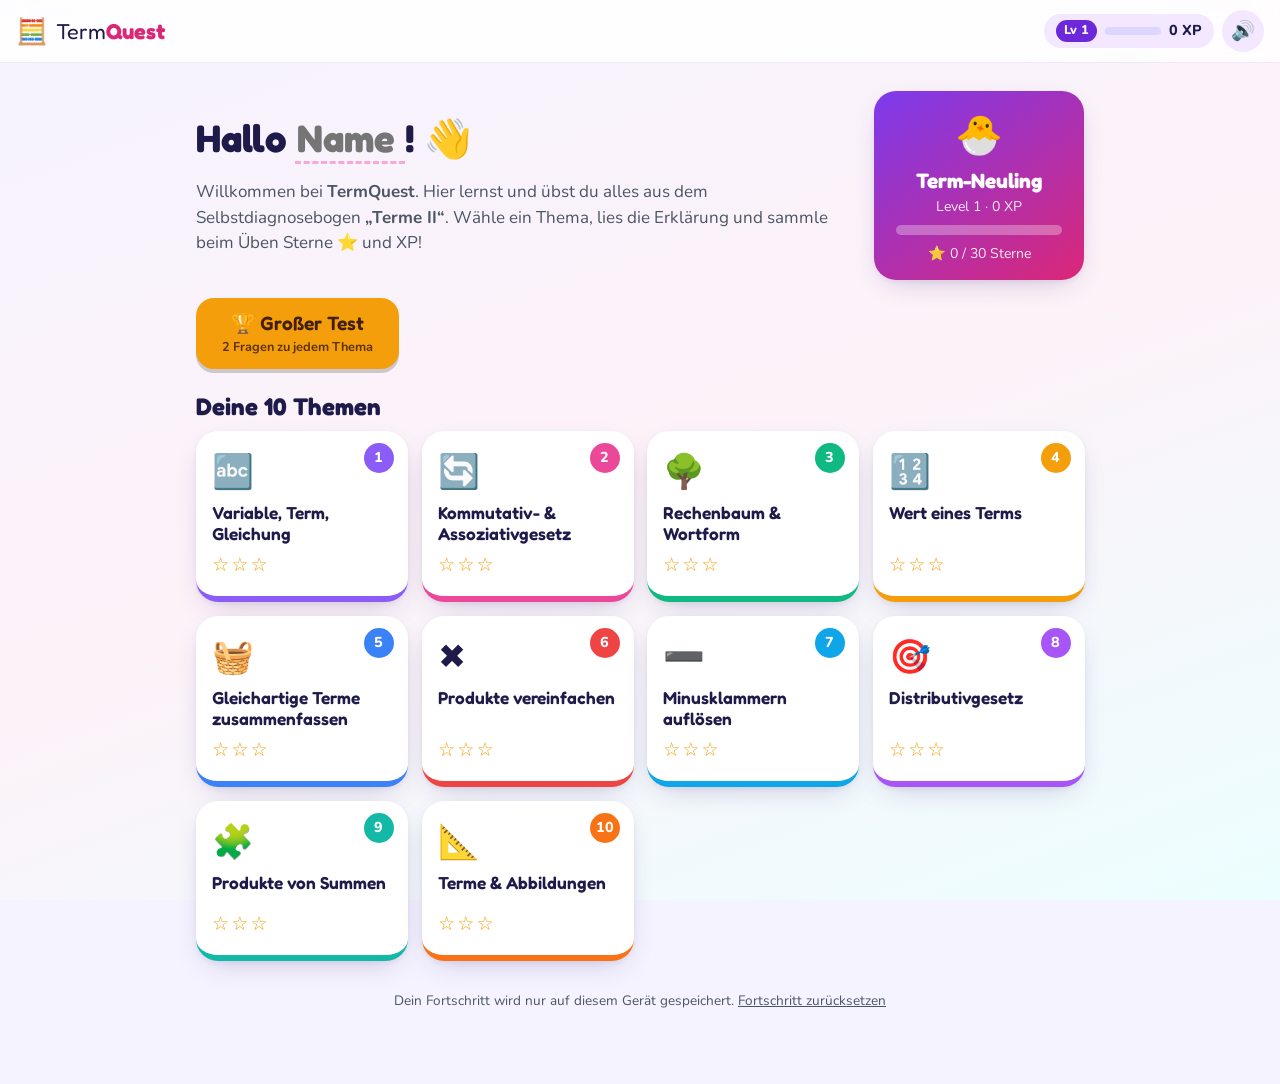
==== index.html @ 6a897033 "Add TermQuest: learning app for Selbstdiagnosebogen Terme II Static web app (no build step) for 12-1" ====
<!doctype html>
<html lang="de">
<head>
  <meta charset="utf-8">
  <meta name="viewport" content="width=device-width, initial-scale=1, viewport-fit=cover">
  <meta name="description" content="TermQuest – Terme lernen, verstehen und üben (Selbstdiagnosebogen Terme II).">
  <meta name="theme-color" content="#6d28d9">
  <title>TermQuest – Terme II</title>
  <link rel="icon" href="data:image/svg+xml,<svg xmlns='http://www.w3.org/2000/svg' viewBox='0 0 100 100'><text y='.9em' font-size='90'>🧮</text></svg>">
  <link rel="preconnect" href="https://fonts.googleapis.com">
  <link rel="preconnect" href="https://fonts.gstatic.com" crossorigin>
  <link href="https://fonts.googleapis.com/css2?family=Fredoka:wght@500;600;700&family=Nunito:wght@400;600;700;800&display=swap" rel="stylesheet">
  <link rel="stylesheet" href="css/style.css">
</head>
<body>
  <div class="bg-blobs" aria-hidden="true"><span></span><span></span><span></span></div>
  <header class="topbar">
    <a href="#/" class="logo" aria-label="TermQuest Startseite"><span class="logo-icon">🧮</span><span class="logo-text">Term<b>Quest</b></span></a>
    <div class="hdr-right">
      <div class="xp-chip" title="Erfahrungspunkte">
        <span id="hdr-level" class="lvl">Lv 1</span>
        <span class="mini-bar"><span id="hdr-xpbar"></span></span>
        <span id="hdr-xp">0 XP</span>
      </div>
      <button id="btn-mute" class="icon-btn" data-silent aria-label="Ton ausschalten">🔊</button>
    </div>
  </header>
  <main id="main" tabindex="-1"></main>
  <noscript><p style="padding:2rem">Bitte JavaScript aktivieren, um TermQuest zu benutzen.</p></noscript>

  <script src="js/mathterm.js"></script>
  <script src="js/sound.js"></script>
  <script src="js/fx.js"></script>
  <script src="js/visuals.js"></script>
  <script src="js/topics.js"></script>
  <script src="js/app.js"></script>
</body>
</html>
---- css/style.css ----
:root {
  --bg: #f5f3ff;
  --bg2: #ecfeff;
  --card: #ffffff;
  --ink: #1e1b4b;
  --ink-soft: #4b5563;
  --line: #e5e7eb;
  --brand: #6d28d9;
  --brand-2: #db2777;
  --good: #16a34a;
  --good-bg: #dcfce7;
  --bad: #dc2626;
  --bad-bg: #fee2e2;
  --warn: #b45309;
  --warn-bg: #fef3c7;
  --info-bg: #e0f2fe;
  --c: #6d28d9;
  --radius: 22px;
  --shadow: 0 10px 30px -12px rgba(49, 30, 120, .28), 0 2px 6px rgba(49, 30, 120, .06);
  --font-head: 'Fredoka', 'Nunito', system-ui, sans-serif;
  --font-body: 'Nunito', system-ui, -apple-system, 'Segoe UI', sans-serif;
  color-scheme: light;
}

* { box-sizing: border-box; }
[hidden] { display: none !important; }
html { -webkit-text-size-adjust: 100%; }
body {
  margin: 0;
  font-family: var(--font-body);
  font-size: 17px;
  line-height: 1.5;
  color: var(--ink);
  background: linear-gradient(160deg, var(--bg) 0%, #fdf2f8 50%, var(--bg2) 100%) fixed;
  min-height: 100vh;
  overflow-x: hidden;
}
h1, h2, h3 { font-family: var(--font-head); line-height: 1.2; margin: 0 0 .4em; }
a { color: var(--brand); }
button { font: inherit; color: inherit; }
:focus-visible { outline: 3px solid #f59e0b; outline-offset: 3px; border-radius: 10px; }

/* Hintergrund-Blasen */
.bg-blobs { position: fixed; inset: 0; z-index: -1; overflow: hidden; pointer-events: none; }
.bg-blobs span { position: absolute; border-radius: 50%; filter: blur(60px); opacity: .45; animation: float 18s ease-in-out infinite; }
.bg-blobs span:nth-child(1) { width: 380px; height: 380px; background: #c4b5fd; top: -120px; left: -100px; }
.bg-blobs span:nth-child(2) { width: 320px; height: 320px; background: #fbcfe8; bottom: -100px; right: -80px; animation-delay: -6s; }
.bg-blobs span:nth-child(3) { width: 260px; height: 260px; background: #a5f3fc; top: 40%; left: 60%; animation-delay: -12s; }
@keyframes float { 50% { transform: translate(40px, 30px) scale(1.08); } }

/* Kopfzeile */
.topbar {
  position: sticky; top: 0; z-index: 20;
  display: flex; align-items: center; justify-content: space-between; gap: 12px;
  padding: 10px max(16px, env(safe-area-inset-left));
  background: rgba(255, 255, 255, .82);
  backdrop-filter: blur(12px);
  border-bottom: 1px solid rgba(109, 40, 217, .1);
}
.logo { display: flex; align-items: center; gap: 8px; text-decoration: none; color: var(--ink); font-family: var(--font-head); font-size: 1.35rem; }
.logo b { color: var(--brand-2); }
.logo-icon { font-size: 1.6rem; display: inline-block; transition: transform .3s; }
.logo:hover .logo-icon { transform: rotate(-12deg) scale(1.1); }
.hdr-right { display: flex; align-items: center; gap: 8px; }
.xp-chip { display: flex; align-items: center; gap: 8px; background: #f3e8ff; padding: 6px 12px; border-radius: 999px; font-weight: 800; font-size: .9rem; }
.xp-chip .lvl { background: var(--brand); color: #fff; border-radius: 999px; padding: 1px 8px; font-size: .8rem; }
.mini-bar { width: 56px; height: 8px; background: #ddd6fe; border-radius: 99px; overflow: hidden; }
.mini-bar span { display: block; height: 100%; width: 0; background: linear-gradient(90deg, #a855f7, #ec4899); transition: width .6s cubic-bezier(.3, 1.4, .5, 1); }
.icon-btn { border: 0; background: #f3e8ff; width: 42px; height: 42px; border-radius: 50%; font-size: 1.2rem; cursor: pointer; transition: transform .15s; }
.icon-btn:active { transform: scale(.9); }

main { max-width: 920px; margin: 0 auto; padding: 20px 16px 60px; outline: none; }
main:focus, main:focus-visible { outline: none; }
html { background: var(--bg); }

/* Knöpfe */
.btn {
  display: inline-flex; align-items: center; justify-content: center; gap: 6px;
  border: 0; cursor: pointer; text-decoration: none;
  font-family: var(--font-head); font-weight: 600; font-size: 1.05rem;
  color: #fff; background: var(--c, var(--brand));
  padding: 10px 18px; border-radius: 14px;
  box-shadow: 0 4px 0 rgba(0, 0, 0, .18);
  transition: transform .1s, box-shadow .1s, filter .15s;
}
.btn:hover { filter: brightness(1.08); }
.btn:active { transform: translateY(3px); box-shadow: 0 1px 0 rgba(0, 0, 0, .18); }
.btn:disabled { opacity: .45; cursor: default; transform: none; }
.btn.big { font-size: 1.2rem; padding: 14px 26px; border-radius: 18px; }
.btn.small { font-size: .92rem; padding: 7px 13px; border-radius: 11px; }
.btn.ghost { background: #fff; color: var(--ink); box-shadow: 0 3px 0 #e5e7eb, inset 0 0 0 2px #e5e7eb; }
.btn.ghost:active { box-shadow: 0 0 0 #e5e7eb, inset 0 0 0 2px #e5e7eb; }
.linklike { border: 0; background: none; color: var(--ink-soft); text-decoration: underline; cursor: pointer; font-size: inherit; padding: 0; }

.card { background: var(--card); border-radius: var(--radius); box-shadow: var(--shadow); padding: 22px; margin-bottom: 18px; }

/* Startseite */
.hero { display: grid; grid-template-columns: 1fr auto; gap: 20px; align-items: center; margin: 8px 0 18px; }
.hero h1 { font-size: clamp(1.7rem, 5vw, 2.4rem); }
.hero p { color: var(--ink-soft); margin: 0; }
.name-input {
  font: inherit; color: var(--brand-2); border: 0; border-bottom: 3px dashed #f9a8d4; background: transparent;
  padding: 0 2px; min-width: 4ch; max-width: 12ch;
}
.name-input:focus { outline: none; border-bottom-style: solid; }
.level-card { background: linear-gradient(145deg, #7c3aed, #db2777); color: #fff; border-radius: var(--radius); padding: 16px 22px; text-align: center; box-shadow: var(--shadow); min-width: 210px; }
.lvl-emoji { font-size: 2.4rem; animation: bob 2.4s ease-in-out infinite; }
@keyframes bob { 50% { transform: translateY(-5px); } }
.lvl-name { font-family: var(--font-head); font-size: 1.3rem; font-weight: 700; }
.lvl-sub { font-size: .88rem; opacity: .9; }
.level-card .xpbar { height: 10px; background: rgba(255, 255, 255, .3); border-radius: 99px; margin: 8px 0; overflow: hidden; }
.level-card .xpbar div { height: 100%; background: #fde047; border-radius: 99px; }

.home-actions { display: flex; align-items: center; gap: 16px; flex-wrap: wrap; margin-bottom: 24px; }
.test-btn { --c: #f59e0b; flex-direction: column; line-height: 1.15; color: #422006; }
.test-btn small { font-family: var(--font-body); font-size: .8rem; font-weight: 700; opacity: .85; }
.last-test { color: var(--ink-soft); }
.section-title { font-size: 1.5rem; }

.topic-grid { display: grid; grid-template-columns: repeat(auto-fill, minmax(190px, 1fr)); gap: 14px; }
.topic-card {
  position: relative; display: flex; flex-direction: column; gap: 6px; min-height: 160px;
  background: #fff; border-radius: var(--radius); padding: 16px; text-decoration: none; color: var(--ink);
  box-shadow: var(--shadow); border-bottom: 6px solid var(--c);
  transition: transform .2s cubic-bezier(.3, 1.6, .5, 1), box-shadow .2s;
  animation: cardIn .5s both cubic-bezier(.3, 1.4, .5, 1);
}
.topic-card:hover { transform: translateY(-5px) rotate(-1deg); box-shadow: 0 18px 30px -14px var(--c); }
.topic-card:active { transform: scale(.97); }
@keyframes cardIn { from { opacity: 0; transform: translateY(16px) scale(.95); } }
.tc-num { position: absolute; top: 12px; right: 14px; width: 30px; height: 30px; border-radius: 50%; background: var(--c); color: #fff; display: grid; place-items: center; font-weight: 800; font-size: .9rem; }
.tc-emoji { font-size: 2.1rem; }
.tc-title { font-family: var(--font-head); font-weight: 600; font-size: 1.08rem; line-height: 1.2; flex: 1; }
.tc-foot { display: flex; justify-content: space-between; align-items: center; }
.tc-stars { color: #f59e0b; font-size: 1.2rem; letter-spacing: 2px; }
.tc-self { font-size: 1.2rem; }
.footnote { text-align: center; color: var(--ink-soft); font-size: .85rem; margin-top: 30px; }

/* Themenseite */
.topic-head { margin-bottom: 14px; }
.back { display: inline-block; text-decoration: none; font-weight: 800; color: var(--ink-soft); margin-bottom: 8px; }
.back:hover { color: var(--c); }
.th-title { display: flex; align-items: center; gap: 14px; }
.th-title small { color: var(--c); font-weight: 800; text-transform: uppercase; letter-spacing: .06em; }
.th-title h1 { font-size: clamp(1.5rem, 4.5vw, 2.1rem); margin: 0; }
.th-emoji { font-size: 2.6rem; width: 66px; height: 66px; display: grid; place-items: center; background: #fff; border-radius: 20px; box-shadow: var(--shadow); border-bottom: 5px solid var(--c); }
.goal { background: #fff; border-left: 6px solid var(--c); border-radius: 12px; padding: 10px 14px; color: var(--ink-soft); font-style: italic; }

.learn-card { min-height: 280px; border-top: 6px solid var(--c); overflow: hidden; }
.learn-card.slide-l { animation: slideL .35s both; }
.learn-card.slide-r { animation: slideR .35s both; }
@keyframes slideL { from { opacity: 0; transform: translateX(40px); } }
@keyframes slideR { from { opacity: 0; transform: translateX(-40px); } }
.lc-head { display: flex; justify-content: space-between; align-items: flex-start; gap: 10px; flex-wrap: wrap; }
.lc-head h2 { font-size: 1.35rem; }
.lc-num { display: inline-block; background: var(--c); color: #fff; border-radius: 999px; padding: 0 10px; font-size: .85rem; vertical-align: middle; }
.speak-btn.on { background: #fef3c7; }
.learn-nav { display: flex; align-items: center; justify-content: space-between; gap: 10px; margin-bottom: 18px; }
.learn-nav .btn:not(.ghost) { background: var(--c); }
.dots { display: flex; gap: 8px; }
.dot { width: 13px; height: 13px; border-radius: 50%; border: 0; background: #d1d5db; cursor: pointer; padding: 0; transition: transform .2s, background .2s; }
.dot.on { background: var(--c); transform: scale(1.35); }
.cta-row { display: flex; align-items: center; gap: 16px; flex-wrap: wrap; margin-bottom: 18px; }
.play-btn { animation: pulse 2.2s ease-in-out infinite; }
@keyframes pulse { 50% { transform: scale(1.04); } }
.best { color: var(--ink-soft); }
.best b { color: #f59e0b; letter-spacing: 2px; }
.self-card h2, .book-card h2 { font-size: 1.15rem; }
.self-chips { display: grid; grid-template-columns: repeat(auto-fill, minmax(190px, 1fr)); gap: 10px; }
.chip { text-align: left; border: 2px solid var(--line); background: #fff; border-radius: 14px; padding: 10px 12px; cursor: pointer; font-weight: 700; transition: all .15s; }
.chip:hover { border-color: var(--c); }
.chip.on { background: var(--c); border-color: var(--c); color: #fff; }
.book-card p { margin: 0; font-weight: 700; }
.book-card small { color: var(--ink-soft); }
.topic-nav { display: flex; justify-content: space-between; gap: 10px; }

/* Inhalte in Lernkarten */
.m { font-family: var(--font-body); font-weight: 800; font-variant-numeric: tabular-nums; letter-spacing: .01em; }
.big-math { font-size: 1.45rem; text-align: center; margin: 12px 0; overflow-wrap: anywhere; }
.law-box { background: #faf5ff; border: 2px dashed color-mix(in srgb, var(--c) 45%, transparent); border-radius: 14px; padding: 10px 14px; margin: 10px 0; font-size: 1.15rem; text-align: center; overflow-wrap: anywhere; }
.law-box small { display: block; font-size: .85rem; color: var(--ink-soft); font-weight: 600; }
.law-box.bad { background: #fff1f2; border-color: #fda4af; }
.tip { background: #fffbeb; border-radius: 12px; padding: 10px 14px; }
.defs { display: grid; grid-template-columns: repeat(auto-fit, minmax(190px, 1fr)); gap: 12px; }
.def { border-radius: 16px; padding: 12px 14px; }
.def b { font-family: var(--font-head); font-size: 1.15rem; }
.def p { margin: 4px 0 8px; font-size: .95rem; }
.def.c1, .hl.c1, .dot.c1 { background: #ede9fe; }
.def.c2, .hl.c2, .dot.c2 { background: #dbeafe; }
.def.c3, .hl.c3, .dot.c3 { background: #dcfce7; }
.def.c4 { background: #ffedd5; }
.hl { border-radius: 8px; padding: 1px 4px; }
.hl.c1 { background: #ddd6fe; }
.hl.c2 { background: #bfdbfe; }
.anatomy { font-size: 1.8rem; text-align: center; margin: 14px 0; }
.legend { list-style: none; padding: 0; display: flex; flex-wrap: wrap; gap: 14px; }
.legend .dot { display: inline-block; width: 14px; height: 14px; border-radius: 4px; vertical-align: middle; margin-right: 4px; cursor: default; }
.legend .dot.c3 { background: #bbf7d0; }
.nice-table { width: 100%; border-collapse: separate; border-spacing: 0; margin: 10px 0; font-size: .97rem; }
.nice-table th { background: #f3f4f6; text-align: left; padding: 8px 10px; }
.nice-table th:first-child { border-radius: 10px 0 0 10px; }
.nice-table th:last-child { border-radius: 0 10px 10px 0; }
.nice-table td { padding: 8px 10px; border-bottom: 1px solid var(--line); }
.nice-table .yes { color: var(--good); font-weight: 800; }
.nice-table .no { color: var(--bad); font-weight: 800; }
.steps { padding-left: 1.3em; }
.steps li { margin: 6px 0; }
.three-ways { display: grid; grid-template-columns: repeat(auto-fit, minmax(200px, 1fr)); gap: 12px; align-items: start; }
.three-ways > div { background: #f9fafb; border-radius: 14px; padding: 10px 12px; text-align: center; }
.three-ways .m { font-size: 1.2rem; }
.badge { display: block; font-size: .75rem; font-weight: 800; text-transform: uppercase; letter-spacing: .05em; color: var(--c); margin-bottom: 6px; }
.demo { background: #f8fafc; border-radius: 16px; padding: 14px; margin-top: 12px; text-align: center; }
.row-btns { display: flex; gap: 8px; justify-content: center; flex-wrap: wrap; }
.swap-row { font-size: 1.8rem; margin-bottom: 10px; }
.tile { display: inline-block; background: #fff; border-radius: 12px; padding: 4px 12px; margin: 0 4px; box-shadow: 0 3px 0 #e5e7eb; }
.tile.op { background: none; box-shadow: none; padding: 4px 2px; }
.br { color: var(--brand-2); font-size: 1.2em; }
.slider-label { display: block; font-weight: 800; font-size: 1.2rem; }
.xslider { width: min(100%, 360px); accent-color: var(--c); height: 30px; }
.flip { background: #fde68a; border-radius: 8px; padding: 0 4px; animation: flipIn .5s both; display: inline-block; }
@keyframes flipIn { from { transform: rotateX(90deg); } }
.step-in { animation: slideL .4s both; }
.step-note { color: var(--ink-soft); font-size: .9rem; }
.word-form { font-size: 1.15rem; font-style: italic; text-align: center; background: #f0fdf4; border-radius: 14px; padding: 12px; }

/* SVG: Bäume und Figuren */
.tree-svg { width: 100%; max-width: 360px; height: auto; display: block; margin: 0 auto; }
.tree-svg.small { max-width: 240px; }
.tree-edge { stroke: #94a3b8; stroke-width: 3; stroke-linecap: round; }
.tree-op circle { fill: #10b981; stroke: #fff; stroke-width: 3; }
.tree-op-1 circle { fill: #3b82f6; }
.tree-op-2 circle { fill: #ef4444; }
.tree-op-3 circle { fill: #a855f7; }
.tree-op text { fill: #fff; font: 800 20px var(--font-body); text-anchor: middle; }
.tree-leaf rect { fill: #fff; stroke: #cbd5e1; stroke-width: 2.5; }
.tree-leaf.is-var rect { fill: #fef3c7; stroke: #f59e0b; }
.tree-leaf text { fill: var(--ink); font: 800 18px var(--font-body); text-anchor: middle; }
.explain-tree { margin-top: 8px; }
.fig-svg { width: 100%; max-width: 340px; height: auto; display: block; margin: 8px auto; }
.fig-a { fill: #c4b5fd; stroke: #4c1d95; stroke-width: 2; }
.fig-b { fill: #fbcfe8; stroke: #831843; stroke-width: 2; }
.fig-c { fill: #a5f3fc; stroke: #155e75; stroke-width: 2; }
.fig-d { fill: #fde68a; stroke: #78350f; stroke-width: 2; }
.fig-dash { stroke: #831843; stroke-width: 2; stroke-dasharray: 5 4; }
.fig-label { font: 800 17px var(--font-body); fill: var(--ink); text-anchor: middle; }
.fig-label.inner { font-size: 18px; fill: #1e1b4b; }
.fig-label.inner.small { font-size: 15px; }
.fig-note { text-align: center; font-size: .8rem; color: var(--ink-soft); }

/* Quiz */
.quiz-top { display: flex; align-items: center; gap: 12px; margin-bottom: 14px; }
.progress { flex: 1; display: flex; gap: 4px; }
.seg { flex: 1; height: 12px; border-radius: 99px; background: #e5e7eb; transition: background .3s; }
.seg.cur { background: color-mix(in srgb, var(--c) 45%, #fff); animation: segPulse 1.4s ease-in-out infinite; }
.seg.ok { background: #22c55e; }
.seg.half { background: #facc15; }
.seg.bad { background: #f87171; }
@keyframes segPulse { 50% { opacity: .5; } }
.streak { font-weight: 800; background: #fff; border-radius: 999px; padding: 4px 12px; box-shadow: var(--shadow); min-width: 64px; text-align: center; }
.streak.hot { background: linear-gradient(135deg, #f97316, #ef4444); color: #fff; }
.q-card { border-top: 6px solid var(--c); }
.q-meta { display: flex; justify-content: space-between; gap: 8px; color: var(--ink-soft); font-size: .88rem; font-weight: 700; margin-bottom: 8px; flex-wrap: wrap; }
.q-topic { color: var(--c); }
.q-prompt-row { display: flex; justify-content: space-between; align-items: flex-start; gap: 10px; }
.q-prompt { font-size: 1.3rem; }
.q-visual { margin: 10px 0 16px; }
.q-visual .big-math { font-size: 1.7rem; background: #f8fafc; border-radius: 16px; padding: 12px; }

.options { display: grid; grid-template-columns: 1fr 1fr; gap: 10px; }
.options.wide { grid-template-columns: 1fr; }
.options.svg { grid-template-columns: repeat(auto-fit, minmax(150px, 1fr)); }
.opt {
  display: flex; align-items: center; gap: 10px; text-align: left;
  background: #fff; border: 3px solid var(--line); border-radius: 16px; padding: 12px 14px; cursor: pointer;
  font-size: 1.08rem; transition: transform .12s, border-color .15s, background .15s; min-height: 58px;
}
.opt:hover:not(:disabled) { border-color: var(--c); transform: translateY(-2px); }
.opt:active:not(:disabled) { transform: scale(.97); }
.opt:disabled { cursor: default; }
.opt-key { flex: none; width: 30px; height: 30px; border-radius: 9px; display: grid; place-items: center; background: #f3f4f6; font-weight: 800; font-size: .9rem; }
.opt-body { flex: 1; overflow-wrap: anywhere; }
.options.svg .opt { flex-direction: column; }
.options.svg .opt-body { width: 100%; }
.opt.correct { border-color: var(--good); background: var(--good-bg); animation: pop .4s; }
.opt.correct .opt-key { background: var(--good); color: #fff; }
.opt.wrong { border-color: var(--bad); background: var(--bad-bg); }
.opt.wrong .opt-key { background: var(--bad); color: #fff; }

.input-lead { text-align: center; font-size: 1.3rem; margin-bottom: 6px; }
.input-row { display: flex; align-items: center; gap: 8px; justify-content: center; }
.affix { font-size: 1.3rem; }
.q-input {
  flex: 1 1 auto; min-width: 0; width: 100%; max-width: 420px; font: 800 1.45rem var(--font-body); color: var(--ink);
  border: 3px solid var(--line); border-radius: 16px; padding: 10px 14px; background: #fff; text-align: center;
  transition: border-color .15s, box-shadow .15s;
}
.q-input.num { max-width: 180px; }
.affix { flex: none; white-space: nowrap; }
.q-input:focus { outline: none; border-color: var(--c); box-shadow: 0 0 0 5px color-mix(in srgb, var(--c) 18%, transparent); }
.q-input:disabled { background: #f9fafb; }
.keypad { display: flex; flex-wrap: wrap; gap: 6px; justify-content: center; margin: 12px 0 4px; }
.key {
  min-width: 46px; height: 46px; border: 0; border-radius: 12px; background: #f3f4f6; font-weight: 800; font-size: 1.15rem;
  cursor: pointer; box-shadow: 0 3px 0 #d1d5db; transition: transform .08s;
}
.key:active { transform: translateY(2px); box-shadow: 0 1px 0 #d1d5db; }
.key.wide { min-width: 60px; background: #fee2e2; box-shadow: 0 3px 0 #fecaca; }
.key:disabled { opacity: .4; }
.preview { text-align: center; color: var(--ink-soft); margin-top: 6px; min-height: 1.6em; }
.preview .m { color: var(--ink); font-size: 1.15rem; }

.feedback { margin-top: 16px; border-radius: 16px; padding: 12px 16px; font-size: 1.05rem; }
.feedback.good { background: var(--good-bg); border: 2px solid #86efac; }
.feedback.bad { background: var(--bad-bg); border: 2px solid #fca5a5; }
.feedback.retry { background: #fff7ed; border: 2px solid #fdba74; }
.feedback.almost { background: var(--warn-bg); border: 2px solid #fcd34d; }
.feedback.info { background: var(--info-bg); border: 2px solid #7dd3fc; }
.explain { margin-top: 8px; color: #374151; font-size: .98rem; overflow-wrap: anywhere; }
.explain .tree-svg { max-width: 200px; }
.q-actions { display: flex; justify-content: space-between; gap: 12px; flex-wrap: wrap; }
.q-actions .btn:not(.ghost) { background: var(--c); margin-left: auto; }

/* Ergebnis */
.results { text-align: center; border-top: 6px solid var(--c); }
.results h1 { font-size: clamp(1.7rem, 5vw, 2.3rem); }
.big-stars { font-size: 4rem; letter-spacing: 10px; margin: 8px 0; }
.bstar { color: #e5e7eb; display: inline-block; transition: color .2s; }
.bstar.on { color: #f59e0b; animation: starPop .6s cubic-bezier(.3, 1.8, .5, 1); text-shadow: 0 4px 14px rgba(245, 158, 11, .5); }
@keyframes starPop { 0% { transform: scale(0) rotate(-90deg); } 100% { transform: scale(1) rotate(0); } }
.score { font-size: 1.2rem; }
.res-stats { display: flex; justify-content: center; gap: 14px; flex-wrap: wrap; margin: 14px 0; }
.res-stats div { background: #f9fafb; border-radius: 16px; padding: 10px 18px; min-width: 100px; }
.res-stats b { display: block; font-size: 1.4rem; font-family: var(--font-head); }
.res-stats span { font-size: .85rem; color: var(--ink-soft); }
.new-best { font-weight: 800; color: #b45309; animation: pop .5s; }
.result-table { text-align: left; margin: 18px 0; }
.result-table a { text-decoration: none; font-weight: 700; color: var(--ink); }
.res-actions { display: flex; justify-content: center; gap: 10px; flex-wrap: wrap; margin-top: 10px; }
.res-actions .btn:not(.ghost) { background: var(--c); }

/* Effekte */
.fx-canvas { position: fixed; inset: 0; width: 100vw; height: 100vh; pointer-events: none; z-index: 100; }
.float-text { position: fixed; z-index: 101; transform: translateX(-50%); font: 700 1.3rem var(--font-head); pointer-events: none; animation: floatUp 1.2s ease-out forwards; white-space: nowrap; }
.float-text.xp { color: #7c3aed; }
.float-text.good { color: var(--good); }
.float-text.streak { color: #ea580c; font-size: 1.5rem; }
@keyframes floatUp { 0% { opacity: 0; transform: translate(-50%, 0) scale(.6); } 20% { opacity: 1; transform: translate(-50%, -14px) scale(1.15); } 100% { opacity: 0; transform: translate(-50%, -70px) scale(1); } }
.fx-shake { animation: shake .45s; }
@keyframes shake { 20%, 60% { transform: translateX(-9px); } 40%, 80% { transform: translateX(9px); } }
.fx-pop { animation: pop .35s; }
@keyframes pop { 50% { transform: scale(1.06); } }
.fx-glow { animation: glow .7s; }
@keyframes glow { 0% { box-shadow: 0 0 0 0 rgba(34, 197, 94, .7); } 100% { box-shadow: 0 0 0 22px rgba(34, 197, 94, 0); } }
.toast {
  position: fixed; left: 50%; bottom: 24px; transform: translate(-50%, 120px); z-index: 110;
  background: var(--ink); color: #fff; padding: 12px 20px; border-radius: 16px; font-weight: 700; box-shadow: var(--shadow);
  transition: transform .35s cubic-bezier(.3, 1.5, .5, 1); max-width: calc(100vw - 32px); text-align: center;
}
.toast.show { transform: translate(-50%, 0); }

/* Handy */
@media (max-width: 640px) {
  body { font-size: 16px; }
  .hero { grid-template-columns: 1fr; }
  .level-card { min-width: 0; }
  .topic-grid { grid-template-columns: 1fr 1fr; gap: 10px; }
  .topic-card { min-height: 140px; padding: 12px; }
  .tc-title { font-size: .98rem; }
  .options { grid-template-columns: 1fr; }
  .card { padding: 16px; }
  .xp-chip .mini-bar { display: none; }
  .logo-text { display: none; }
  .q-visual .big-math { font-size: 1.4rem; }
  .big-stars { font-size: 3.2rem; }
  .nice-table { font-size: .9rem; }
  .q-actions .btn.big { flex: 1; }
}

@media (prefers-reduced-motion: reduce) {
  *, *::before, *::after { animation-duration: .01ms !important; animation-iteration-count: 1 !important; transition-duration: .01ms !important; }
}
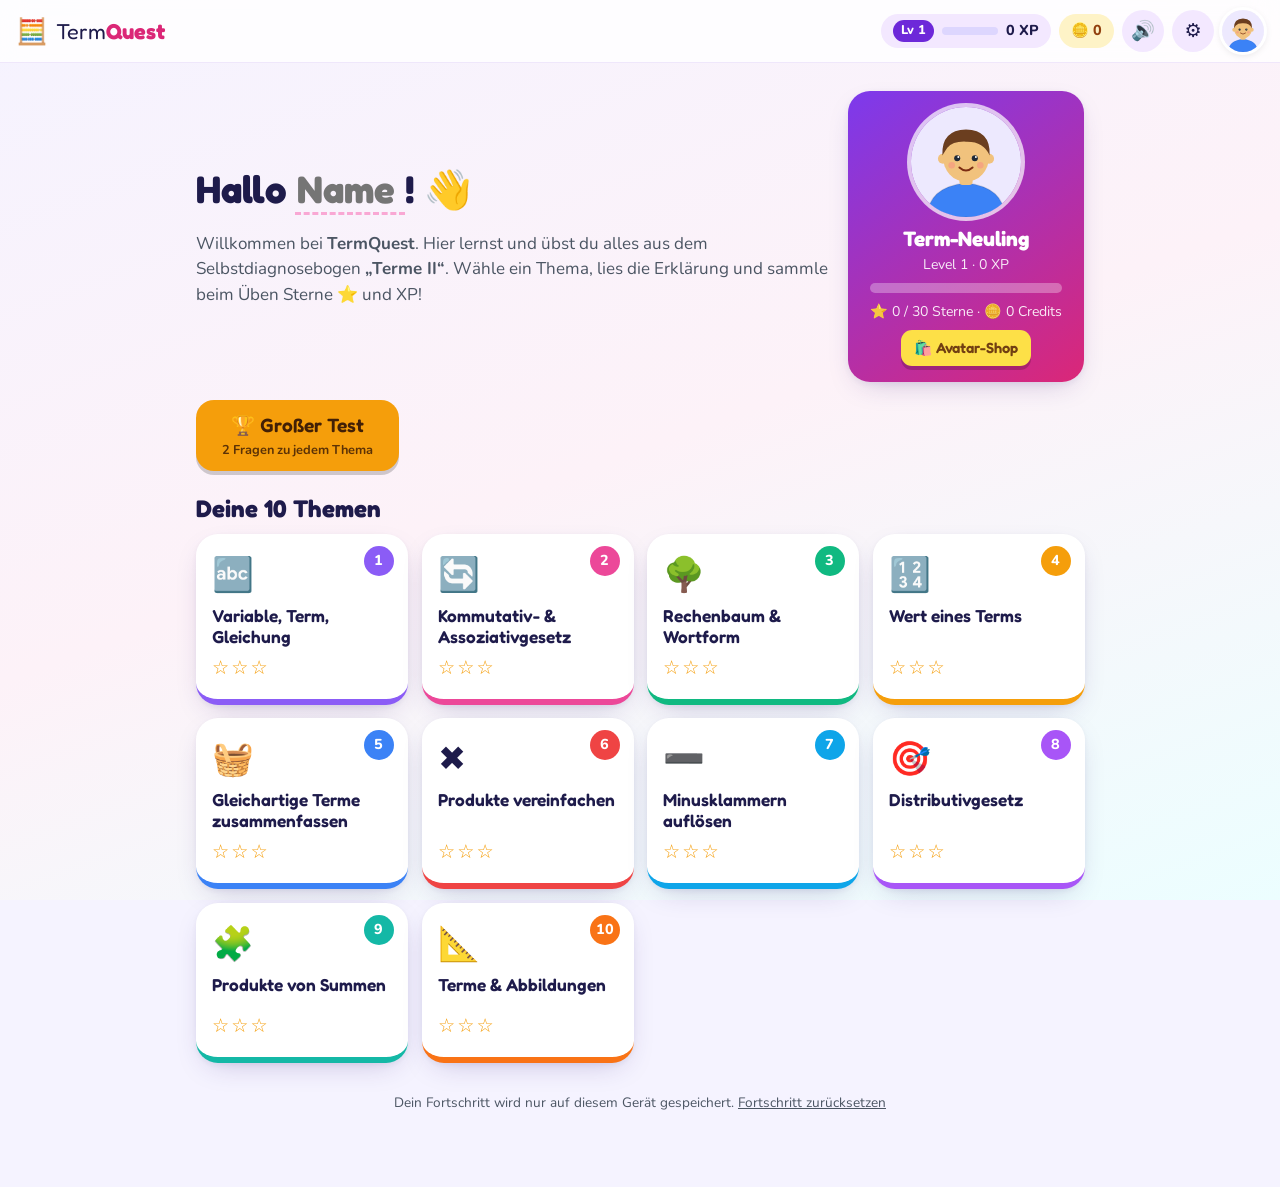
==== commit dfbe450b: "Add avatar shop with quiz credits and a Claude tutor chat under each quiz - Avatar (SVG) with free l" ====
--- a/index.html
+++ b/index.html
@@ -22,17 +22,23 @@
         <span class="mini-bar"><span id="hdr-xpbar"></span></span>
         <span id="hdr-xp">0 XP</span>
       </div>
+      <div class="coin-chip" title="Credits für den Avatar-Shop">🪙 <span id="hdr-credits">0</span></div>
       <button id="btn-mute" class="icon-btn" data-silent aria-label="Ton ausschalten">🔊</button>
+      <button id="btn-settings" class="icon-btn" aria-label="Einstellungen für Eltern">⚙️</button>
+      <a id="hdr-avatar" class="hdr-avatar" href="#/shop" aria-label="Avatar-Shop"></a>
     </div>
   </header>
   <main id="main" tabindex="-1"></main>
   <noscript><p style="padding:2rem">Bitte JavaScript aktivieren, um TermQuest zu benutzen.</p></noscript>
 
+  <script src="js/config.js"></script>
   <script src="js/mathterm.js"></script>
   <script src="js/sound.js"></script>
   <script src="js/fx.js"></script>
   <script src="js/visuals.js"></script>
   <script src="js/topics.js"></script>
+  <script src="js/avatar.js"></script>
+  <script src="js/tutor.js"></script>
   <script src="js/app.js"></script>
 </body>
 </html>
--- a/css/style.css
+++ b/css/style.css
@@ -358,6 +358,98 @@
 }
 .toast.show { transform: translate(-50%, 0); }
 
+/* Credits & Avatar in der Kopfzeile */
+.coin-chip { background: #fef3c7; color: #92400e; font-weight: 800; padding: 6px 12px; border-radius: 999px; font-size: .9rem; white-space: nowrap; }
+.hdr-avatar { display: block; width: 42px; height: 42px; border-radius: 50%; overflow: hidden; box-shadow: 0 0 0 3px #fff, 0 2px 8px rgba(0,0,0,.15); transition: transform .2s; flex: none; }
+.hdr-avatar:hover { transform: scale(1.08) rotate(-4deg); }
+.avatar-svg { display: block; width: 100%; height: auto; }
+.lvl-avatar { display: block; width: 110px; height: 110px; margin: 0 auto 6px; border-radius: 50%; overflow: hidden; box-shadow: 0 0 0 4px rgba(255,255,255,.7); animation: bob 2.4s ease-in-out infinite; }
+.shop-btn { --c: #fde047; color: #713f12; margin-top: 8px; }
+.float-text.coins { color: #b45309; }
+.coin-stat b { color: #b45309; }
+
+/* Shop */
+.shop-title { font-size: clamp(1.6rem, 5vw, 2.2rem); }
+.shop { display: grid; grid-template-columns: 290px 1fr; gap: 18px; align-items: start; }
+.shop-side { position: sticky; top: 76px; text-align: center; }
+.shop-avatar { position: relative; width: 200px; max-width: 100%; margin: 0 auto; border-radius: 50%; overflow: hidden; box-shadow: 0 0 0 6px #ede9fe; }
+.try-tag { position: absolute; left: 50%; bottom: 10px; transform: translateX(-50%); background: rgba(30,27,75,.85); color: #fff; font-weight: 800; font-size: .8rem; padding: 3px 10px; border-radius: 999px; white-space: nowrap; }
+.wallet { font-size: 1.4rem; font-weight: 800; margin-top: 12px; color: #92400e; }
+.wallet-hint { font-size: .85rem; color: var(--ink-soft); margin: 4px 0 12px; }
+.shop-side h2 { font-size: 1.05rem; text-align: left; margin-top: 8px; }
+.shop-side h2 small { color: var(--ink-soft); font-weight: 600; }
+.look-row { display: flex; flex-wrap: wrap; gap: 6px; margin-bottom: 10px; }
+.swatch { width: 34px; height: 34px; border-radius: 50%; border: 3px solid #fff; box-shadow: 0 0 0 2px var(--line); cursor: pointer; }
+.swatch.on { box-shadow: 0 0 0 3px var(--brand); transform: scale(1.1); }
+.look-btn { border: 2px solid var(--line); background: #fff; border-radius: 10px; padding: 4px 10px; font-weight: 700; cursor: pointer; font-size: .88rem; }
+.look-btn.on { background: var(--brand); border-color: var(--brand); color: #fff; }
+.slot-tabs { display: flex; flex-wrap: wrap; gap: 8px; margin-bottom: 14px; }
+.slot-tab { border: 0; background: #fff; border-radius: 999px; padding: 8px 14px; font-weight: 800; cursor: pointer; box-shadow: var(--shadow); }
+.slot-tab.on { background: var(--brand); color: #fff; }
+.item-grid { display: grid; grid-template-columns: repeat(auto-fill, minmax(150px, 1fr)); gap: 12px; }
+.item { background: #fff; border-radius: 18px; padding: 10px; text-align: center; box-shadow: var(--shadow); border: 3px solid transparent; transition: transform .2s; animation: cardIn .4s both; }
+.item:hover { transform: translateY(-3px); }
+.item.worn { border-color: #22c55e; }
+.item.trying { border-color: #f59e0b; }
+.item-thumb { border: 0; padding: 0; background: none; cursor: pointer; width: 100%; border-radius: 14px; overflow: hidden; display: block; }
+.item-name { font-weight: 800; margin: 6px 0; font-size: .95rem; }
+.item-btn { width: 100%; }
+.item.owned .item-btn { --c: #10b981; }
+.item-btn.poor { --c: #9ca3af; }
+
+/* Chat mit Claude */
+.tutor { margin-top: 18px; border-top: 6px solid #d97757; }
+.tutor-head { display: flex; gap: 12px; align-items: center; margin-bottom: 10px; }
+.tutor-head h2 { margin: 0; font-size: 1.25rem; }
+.tutor-head small { color: var(--ink-soft); }
+.tutor-bot { font-size: 2rem; width: 54px; height: 54px; flex: none; display: grid; place-items: center; background: #fdf0ea; border-radius: 16px; animation: bob 3s ease-in-out infinite; }
+.faq-chips { display: flex; flex-wrap: wrap; gap: 8px; margin-bottom: 12px; }
+.faq-chip { border: 2px solid #f5d0c0; background: #fff7f3; color: var(--ink); border-radius: 999px; padding: 6px 12px; font-weight: 700; font-size: .9rem; cursor: pointer; text-align: left; transition: background .15s, transform .1s; }
+.faq-chip:hover { background: #fde7dc; }
+.faq-chip:active { transform: scale(.96); }
+.faq-chip.tip { border-color: #fcd34d; background: #fffbeb; }
+.chat-log { display: flex; flex-direction: column; gap: 8px; max-height: 360px; overflow-y: auto; padding: 2px; }
+.chat-log:empty { display: none; }
+.bubble { max-width: 85%; padding: 10px 14px; border-radius: 18px; line-height: 1.45; animation: slideL .25s both; overflow-wrap: anywhere; }
+.bubble.me { align-self: flex-end; background: var(--brand); color: #fff; border-bottom-right-radius: 6px; }
+.bubble.bot { align-self: flex-start; background: #f3f4f6; border-bottom-left-radius: 6px; }
+.bubble.faq { background: #ecfdf5; }
+.bubble.error { background: var(--bad-bg); }
+.bubble.info { background: var(--info-bg); }
+.faq-src { font-size: .75rem; color: var(--ink-soft); margin-top: 4px; }
+.typing i { display: inline-block; width: 7px; height: 7px; margin: 0 2px; border-radius: 50%; background: #9ca3af; animation: typing 1s infinite; }
+.typing i:nth-child(2) { animation-delay: .15s; }
+.typing i:nth-child(3) { animation-delay: .3s; }
+@keyframes typing { 50% { transform: translateY(-5px); opacity: .5; } }
+.chat-form { display: flex; gap: 8px; margin-top: 12px; }
+.chat-input { flex: 1; min-width: 0; font: inherit; border: 2px solid var(--line); border-radius: 14px; padding: 9px 12px; }
+.chat-input:focus { outline: none; border-color: #d97757; }
+.chat-form .btn { --c: #d97757; }
+.chat-form.busy { opacity: .6; pointer-events: none; }
+
+/* Einstellungen */
+dialog#settings { border: 0; border-radius: var(--radius); padding: 0; max-width: min(520px, calc(100vw - 32px)); box-shadow: var(--shadow); color: var(--ink); }
+dialog#settings::backdrop { background: rgba(30, 27, 75, .45); }
+.settings { padding: 22px; }
+.settings label { display: block; font-weight: 800; margin: 10px 0; }
+.settings input { display: block; width: 100%; font: inherit; border: 2px solid var(--line); border-radius: 12px; padding: 9px 12px; margin-top: 4px; }
+.settings .warn { background: var(--warn-bg); border-radius: 12px; padding: 10px 12px; font-size: .92rem; }
+.settings-status { font-size: .9rem; color: var(--ink-soft); }
+.settings-actions { display: flex; flex-wrap: wrap; gap: 8px; justify-content: flex-end; margin-top: 16px; }
+
+@media (max-width: 760px) {
+  .shop { grid-template-columns: 1fr; }
+  .shop-side { position: static; }
+}
+@media (max-width: 640px) {
+  .coin-chip { padding: 5px 9px; }
+  .hdr-right { gap: 6px; }
+  .icon-btn { width: 38px; height: 38px; font-size: 1.05rem; }
+  .hdr-avatar { width: 38px; height: 38px; }
+  .item-grid { grid-template-columns: 1fr 1fr; }
+  .bubble { max-width: 92%; }
+}
+
 /* Handy */
 @media (max-width: 640px) {
   body { font-size: 16px; }
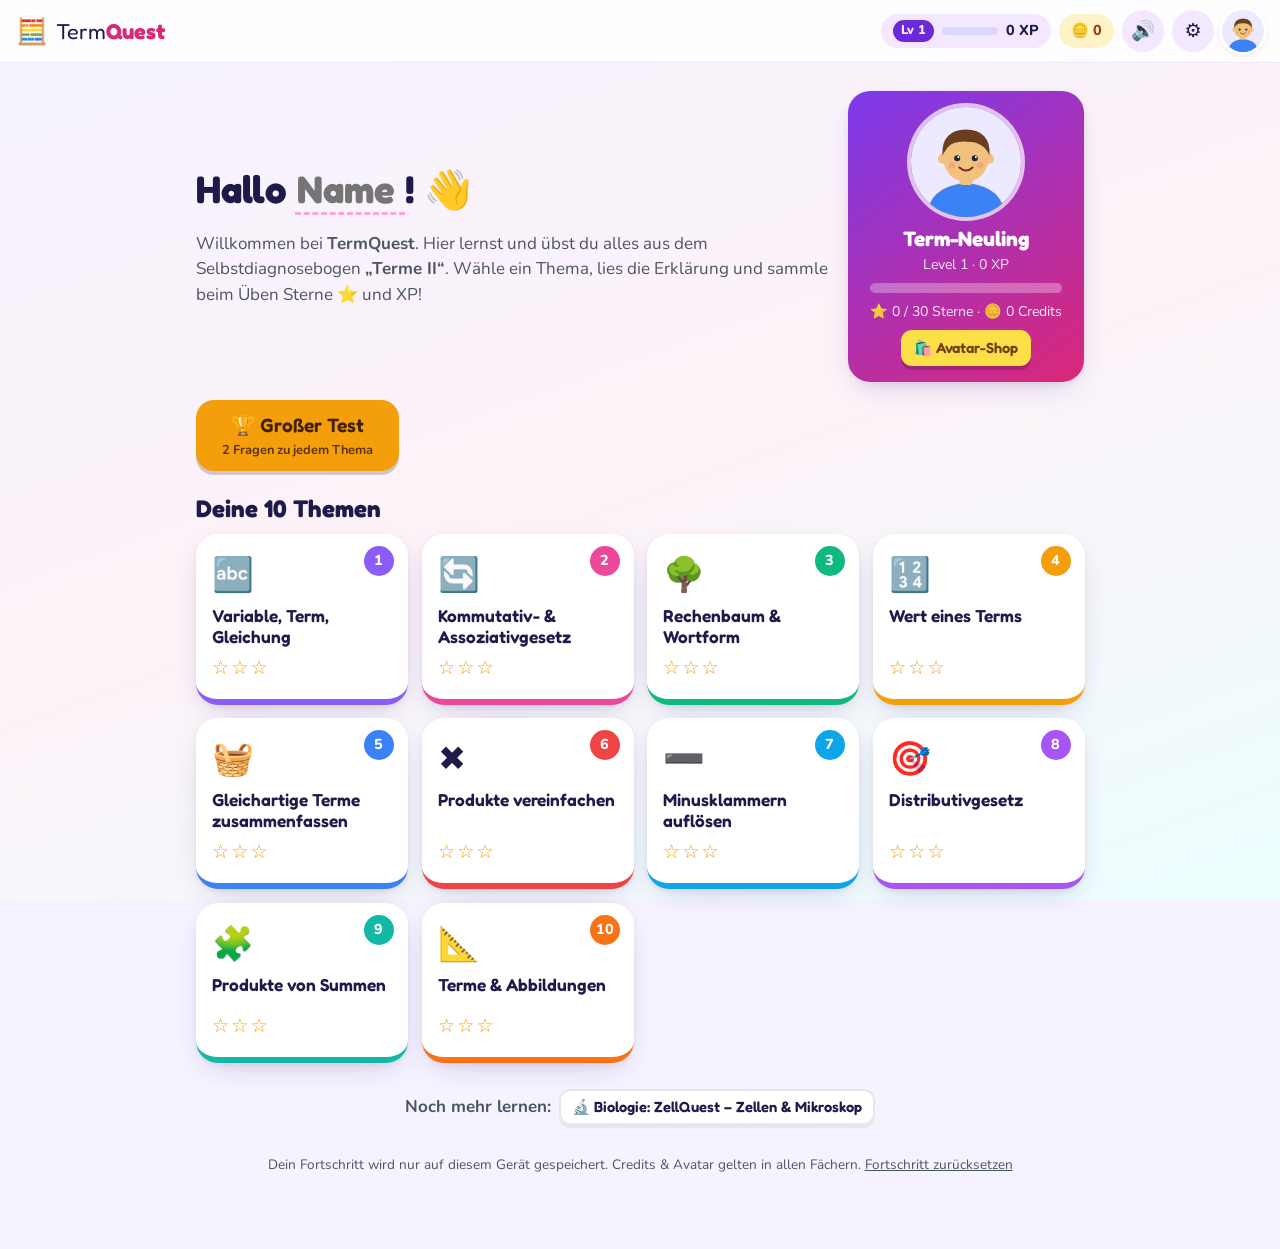
==== commit 9e3c853d: "Add ZellQuest biology app and share one quiz engine between subjects - New app under bio/ for the Bi" ====
--- a/index.html
+++ b/index.html
@@ -39,6 +39,7 @@
   <script src="js/topics.js"></script>
   <script src="js/avatar.js"></script>
   <script src="js/tutor.js"></script>
+  <script src="js/subject-terme.js"></script>
   <script src="js/app.js"></script>
 </body>
 </html>
--- a/css/style.css
+++ b/css/style.css
@@ -450,6 +450,33 @@
   .bubble { max-width: 92%; }
 }
 
+/* Neue Fragetypen: Diagramm antippen, Mehrfachauswahl, Reihenfolge */
+.hs-hint { text-align: center; color: var(--ink-soft); font-size: .92rem; margin: 6px 0; }
+.hotspot { max-width: 520px; margin: 0 auto; }
+.hotspot [data-part] { cursor: pointer; }
+.hotspot:not(.locked) [data-part]:hover { filter: brightness(1.12) drop-shadow(0 0 4px rgba(245, 158, 11, .9)); }
+[data-part].hs-right, [data-part].hs-reveal { filter: drop-shadow(0 0 3px #16a34a) drop-shadow(0 0 7px #22c55e); animation: hsPulse 1s ease-in-out 2; }
+[data-part].hs-wrong { filter: drop-shadow(0 0 3px #dc2626) drop-shadow(0 0 7px #ef4444); }
+@keyframes hsPulse { 50% { opacity: .55; } }
+.options.multi .opt.picked { border-color: var(--c); background: color-mix(in srgb, var(--c) 10%, #fff); }
+.options.multi .opt.missed { border-color: var(--good); border-style: dashed; }
+.options.multi .opt.correct .opt-key, .options.multi .opt.missed .opt-key { background: var(--good); color: #fff; }
+.options.tf { grid-template-columns: 1fr 1fr; }
+.scenario { background: #f8fafc; border-left: 5px solid var(--c); border-radius: 12px; padding: 12px 16px; font-size: 1.08rem; }
+.scenario.statement { font-size: 1.2rem; font-weight: 700; text-align: center; border-left: 0; }
+.order-seq { list-style: none; counter-reset: step; padding: 0; margin: 10px 0; min-height: 56px; border: 2px dashed var(--line); border-radius: 16px; padding: 8px; }
+.order-seq li { counter-increment: step; display: flex; align-items: center; gap: 8px; margin: 4px 0; }
+.order-seq li::before { content: counter(step); flex: none; width: 28px; height: 28px; border-radius: 50%; background: var(--c); color: #fff; display: grid; place-items: center; font-weight: 800; }
+.order-seq li.order-empty { color: var(--ink-soft); justify-content: center; }
+.order-seq li.order-empty::before { display: none; }
+.order-seq li.wrong-pos::before { background: var(--bad); }
+.order-pool { display: flex; flex-direction: column; gap: 6px; }
+.order-item { text-align: left; width: 100%; border: 2px solid var(--line); background: #fff; border-radius: 12px; padding: 9px 12px; font-weight: 700; cursor: pointer; transition: transform .1s, border-color .15s; }
+.order-item:hover:not(:disabled) { border-color: var(--c); }
+.order-item.in { background: color-mix(in srgb, var(--c) 8%, #fff); }
+.order-solution { margin: 6px 0 0; padding-left: 1.3em; }
+.other-apps { text-align: center; margin-top: 26px; display: flex; gap: 8px; justify-content: center; align-items: center; flex-wrap: wrap; color: var(--ink-soft); font-weight: 700; }
+
 /* Handy */
 @media (max-width: 640px) {
   body { font-size: 16px; }
